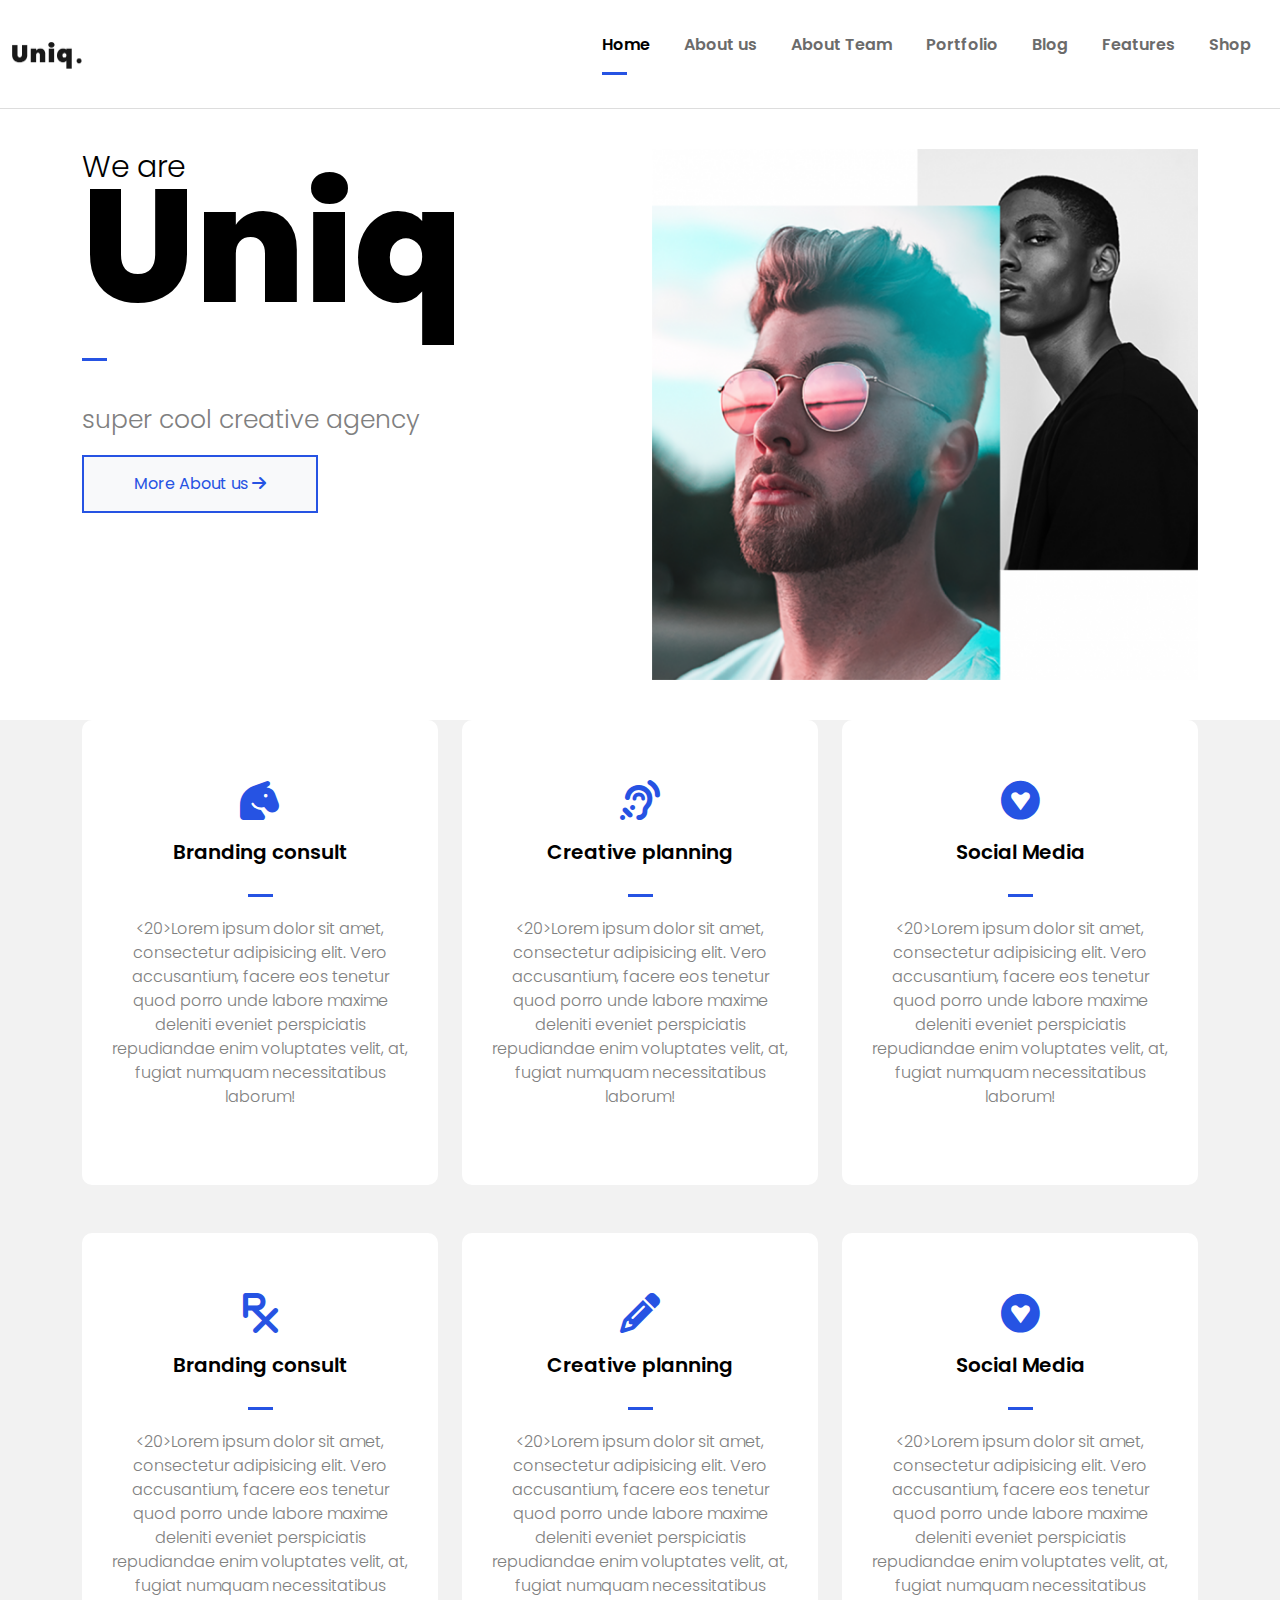
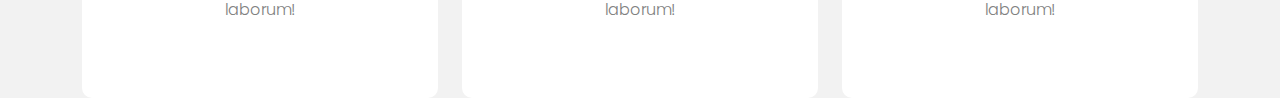
==== index.html @ 98f7fbff "Primera version" ====
<!doctype html>
<html>
<head>
<meta charset="utf-8">
<meta name="viewport" content="width=device-width, initial-scale=1.0">
<title>Home Page-Uniq</title>
<link href="css/bootstrap.min.css" rel="stylesheet">
<link href="https://cdnjs.cloudflare.com/ajax/libs/font-awesome/6.5.2/css/all.min.css" rel="stylesheet" >
<link href="css/bootstrap-custom.css" rel="stylesheet" >
<link href="css/style.css" rel="stylesheet" >
</head>

<body>
	
	<header>
		
	<div class="container-fluid">
	
		
		<nav class="navbar navbar-expand-lg navbar-light ">
			
			<a class="navbar-brand" href="index.html">
			
			<img src="img/logo.png" alt="logotipo Unique" class="img fluid">
				
			</a>
			
			<button class="navbar-toggler" type="button" data-bs-toggle="collapse"
			data-bs-target="#navbar" aria-controls="navbar" aria-expanded="false"
			aria-label="Toggle navigation">
			<span class="navbar-toggler-icon"></span>
			</button>
			
			<div class="collapse navbar-collapse" id="navbar">
				<ul class="navbar-nav ms-auto">
					
					<li class="nav-item active">
					<a class="nav-link active" href="index.html ">Home</a>
					</li>
					<li class="nav-item">
					<a class="nav-link" href="#">About us</a>
					</li>
					<li class="nav-item">
					<a class="nav-link" href="#">About Team</a>
					</li>
					<li class="nav-item">
					<a class="nav-link" href="#">Portfolio</a>
					</li>
					<li class="nav-item">
					<a class="nav-link" href="#">Blog</a>
					</li>
					<li class="nav-item">
					<a class="nav-link" href="#">Features</a>
					</li>
					<li class="nav-item">
					<a class="nav-link" href="#">Shop</a>
					</li>
					
				</ul>
			</div>
		</nav>

		
	</div>
	
	</header>
		
	<section id="hero">
		
	<div class="container">
		
		<div class="row">
			
		 <article class="col-lg-6 col-sm-12 col-12 .margen-superior" >
			 <h2>We are</h2>
			 <h1>Uniq</h1>
			 <hr class="line">
			 <p>super cool creative agency</p>
			 <a href="#" button type="button" class="btn btn-light" >More About us <i class="fa-solid fa-arrow-right"></i></a>
		 </article>
		 <article class="col-lg-6 col-sm-12 col-12"   >
			<img src="img/profile-600x584.png" alt="profile" class="img-fluid">
		 </article>
		
		
		</div>
		
	
	</div>	
	
    </section>	
	
	
	<section id="options">
	<div class="container">
		
		<div class="row">
		
		<article class="col-lg-4 col-sm-6 col-12">
		     <div class="targeta">
				 <i class="fa-solid fa-horse-head"></i>
			<h4>Branding consult</h4>
				 <hr class="line">
			<p><20>Lorem ipsum dolor sit amet, consectetur adipisicing elit. Vero accusantium, facere eos tenetur quod porro unde labore maxime deleniti eveniet perspiciatis repudiandae enim voluptates velit, at, fugiat numquam necessitatibus laborum!</20></p>
			 </div>	
		</article>
		
		<article class="col-lg-4 col-sm-6 col-12">
			 <div class="targeta">
				 <i class="fa-solid fa-ear-listen"></i>
			<h4>Creative planning</h4>
				 <hr class="line">
			<p><20>Lorem ipsum dolor sit amet, consectetur adipisicing elit. Vero accusantium, facere eos tenetur quod porro unde labore maxime deleniti eveniet perspiciatis repudiandae enim voluptates velit, at, fugiat numquam necessitatibus laborum!</20></p>
			 </div>	
		</article>
		
		<article class="col-lg-4 col-sm-6 col-12">
			 <div class="targeta">
				 <i class="fa-brands fa-gratipay"></i>
			<h4>Social Media</h4>
				 <hr class="line">
			<p><20>Lorem ipsum dolor sit amet, consectetur adipisicing elit. Vero accusantium, facere eos tenetur quod porro unde labore maxime deleniti eveniet perspiciatis repudiandae enim voluptates velit, at, fugiat numquam necessitatibus laborum!</20></p>
			 </div>	
		</article>
			
		
			
			
		</div>
		
	<div class="row mt-5">
		
		<article class="col-lg-4 col-sm-6 col-12">
		     <div class="targeta">
				 <i class="fa-solid fa-prescription"></i>
			<h4>Branding consult</h4>
				 <hr class="line">
			<p><20>Lorem ipsum dolor sit amet, consectetur adipisicing elit. Vero accusantium, facere eos tenetur quod porro unde labore maxime deleniti eveniet perspiciatis repudiandae enim voluptates velit, at, fugiat numquam necessitatibus laborum!</20></p>
			 </div>	
		</article>
		
		<article class="col-lg-4 col-sm-6 col-12">
			 <div class="targeta">
				 <i class="fa-solid fa-pencil"></i>
			<h4>Creative planning</h4>
				 <hr class="line">
			<p><20>Lorem ipsum dolor sit amet, consectetur adipisicing elit. Vero accusantium, facere eos tenetur quod porro unde labore maxime deleniti eveniet perspiciatis repudiandae enim voluptates velit, at, fugiat numquam necessitatibus laborum!</20></p>
			 </div>	
		</article>
		
		<article class="col-lg-4 col-sm-6 col-12">
			 <div class="targeta">
				 <i class="fa-brands fa-gratipay"></i> 
			<h4>Social Media</h4>
				 <hr class="line">
			<p><20>Lorem ipsum dolor sit amet, consectetur adipisicing elit. Vero accusantium, facere eos tenetur quod porro unde labore maxime deleniti eveniet perspiciatis repudiandae enim voluptates velit, at, fugiat numquam necessitatibus laborum!</20></p>
			 </div>	
		</article>
			
		
			
			
		</div>
	</div>
	
	</section>
		
	
	
	
	
	
	

	
	
	
	
	
	
	
	
	
	
	
	
	
	
	
	
	
	
	
	
	
	
	
	
	
	
	
	
	
	
	
	
	
	
	
	
	
	
	
	
	
	
	
	
	
	
	<script src="js/jquery.min.js"></script>
	<script src="js/bootstrap.min.js"></script>
	
</body>
</html>
---- css/style.css ----
@import url('https://fonts.googleapis.com/css2?family=Poppins:ital,wght@0,100;0,200;0,300;0,400;0,500;0,600;0,700;0,800;0,900;1,100;1,200;1,300;1,400;1,500;1,600;1,700;1,800;1,900&display=swap');

:root{
	--color-azul:#2653e3;
	--color-contenido : #808080;
	--color-titulo :#000;
	--color-negro :#000;
	--letra-grande: 60px;
}


body{
	font-family:"Poppins", sans-serif;
	font-size: 14px;
	color: var(--color-contenido);	
	font-weight: 300;
}

header{
	padding: 20px 0px;
	border-bottom: 1px solid #ddd;	
}

header img{
	width:70px;
	
}

#hero h2 {
	font-size: 30px;
	Margin-bottom: 0px;
	font-weight: 300;
	
}

h1,h2,h3,h4,h5,h6{
	color:#000;
	
	
}

#hero h1{
	font-size:160px;
	font-weight :800;
	margin-top:-35px;
	
}
#hero{
	padding:40px
	
	
}

.margen-superior{
	
	margin-top:70px;
	
}

#hero p{
	font-size: 25px;
	margin-top:40px;
	
}

#hero .btn{
	border-radius:0px;
	border:2px solid #2653e3;
	color:#2653e3;
	font-weight: 700px;
	padding:15px 50px;
	
}

#hero .btn:hover{
	
	border-color:#000;
	color:#000;
	background-color: #fff
	
	
	 
}

.section{
	
	padding:80px 0px;
}


#options{
	background-color: #f2f2f2
	
}
.bgcgray {
		background-color: #f2f2f2
}

#options .targeta{
	padding: 60px 30px;
	background-color: #fff;
	text-align: center; 
	border-radius: 10px;
}

#options .targeta h4{
	
	font-weight:600; 
	font-size: 20px;
	margin-bottom: 30px ;
}
#options .targeta p{
	
	font-size:16px;
	font-weight:300;
	
}

#options .targeta i {
	
	color:#2653e3;
	margin-bottom: 20px;
	font-size: 40px;
	
	
}


.line{
	border-width: 3px;
	border-color: var(--color-azul);
	opacity: 1 ;
	width: 25px ;
	margin-bottom: 20px;
}


#options .line {
	border-width: 3px;
	border-color: var(--color-azul);
	opacity: 1 ;
	width: 25px ;
	margin: auto;
	margin-bottom: 20px;
}

#options .targeta:hover{
	background-color:var(--color-azul) ;
	color:#fff
	
}

#options .targeta:hover h4,
#options .targeta:hover p,
#options .targeta:hover i{
	color:#fff
	
	
	
}
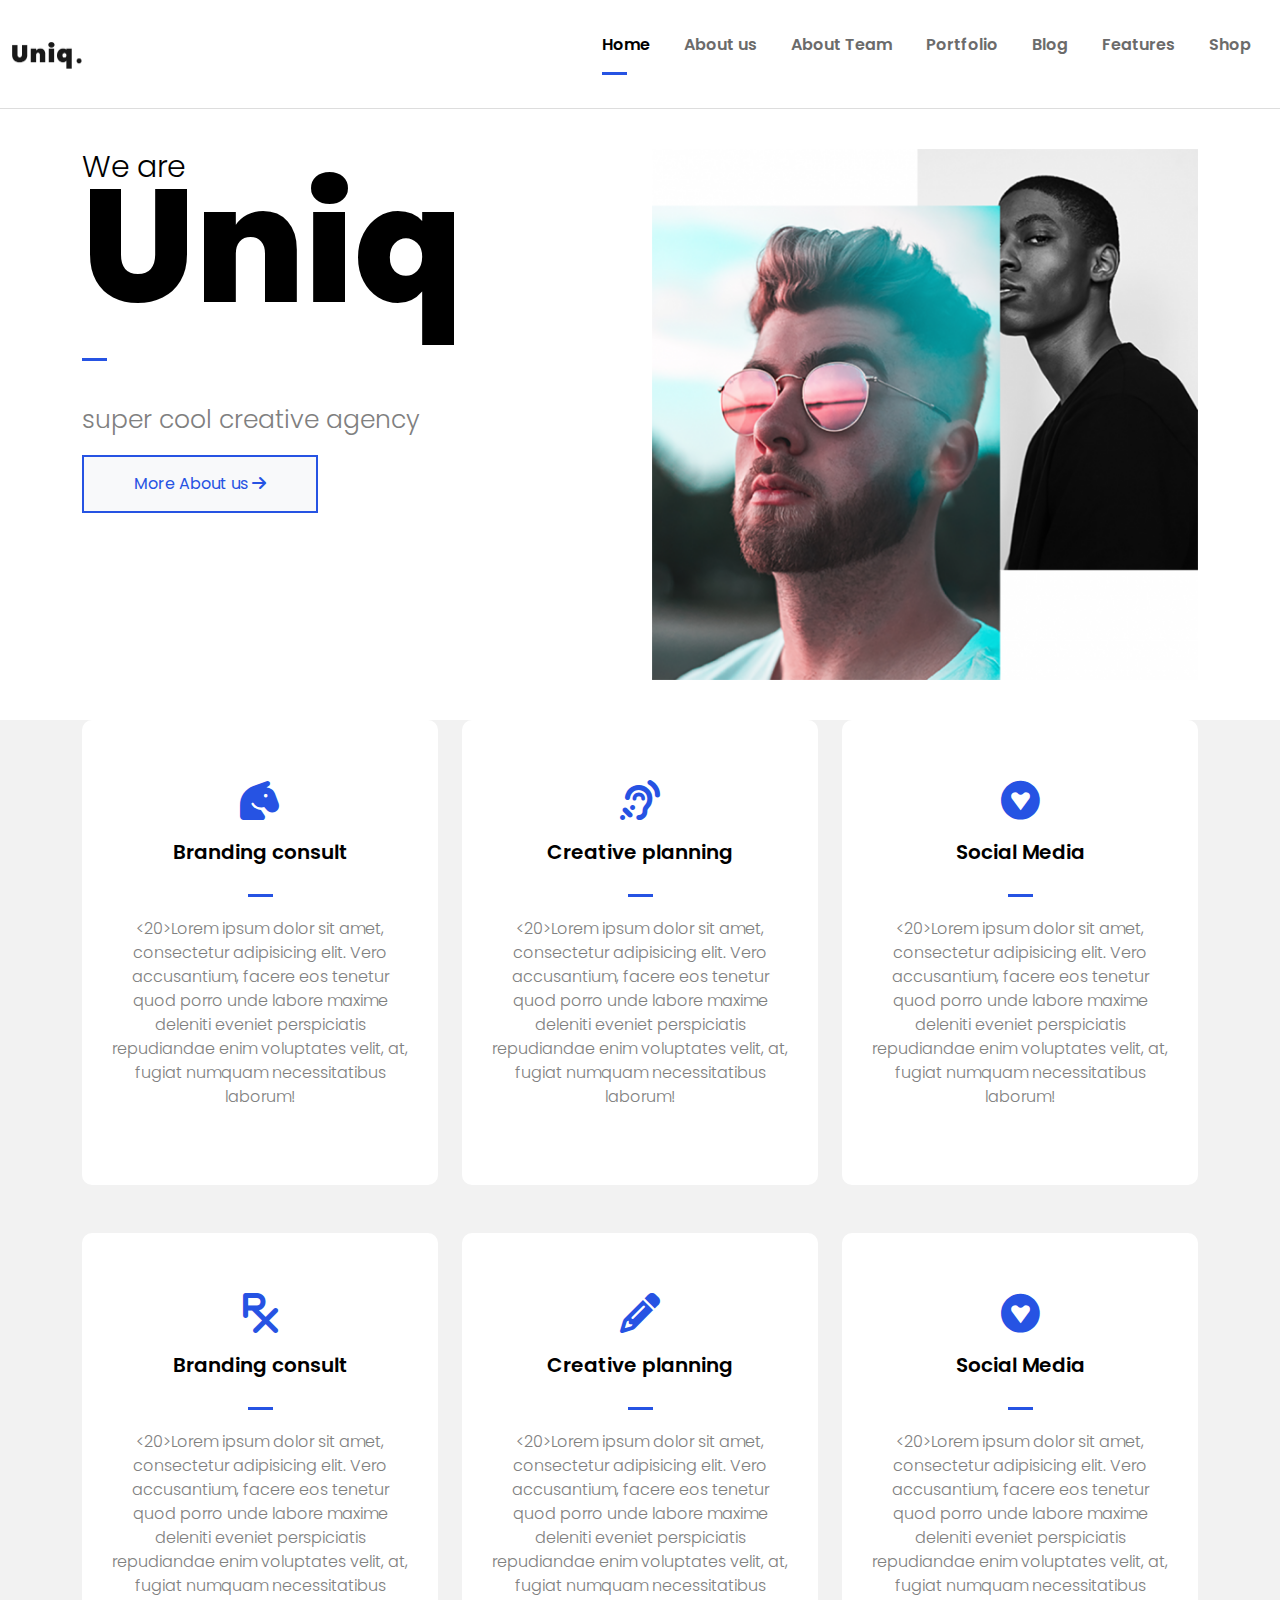
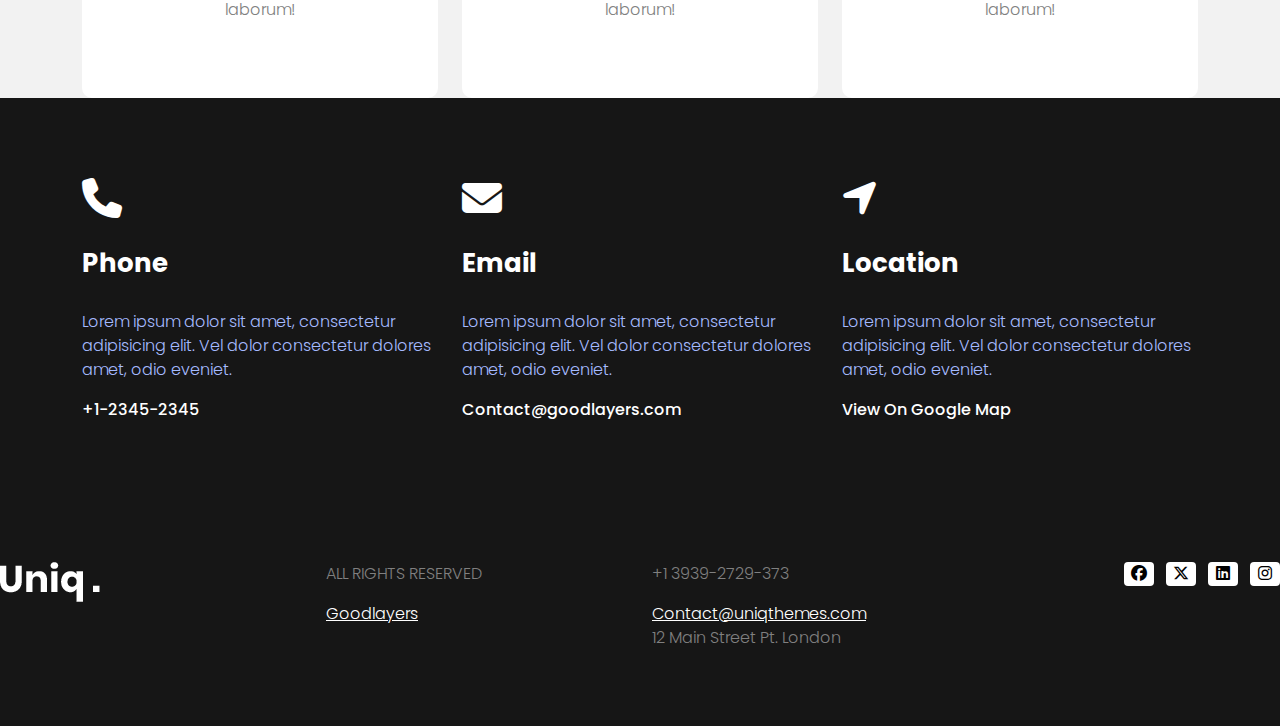
==== commit f1293125: "Commited changes from about us and contact us .resume Update ." ====
--- a/index.html
+++ b/index.html
@@ -164,8 +164,74 @@
 	</div>
 	
 	</section>
-		
-	
+	
+	<section id="info-contact" class="section">
+	
+		<div class="container">
+	
+			<div class="row">
+			
+				<article class="col-lg-4 col-sm-12">
+				
+					<i class="fa-solid fa-phone"></i>
+					<h2>Phone</h2>
+					<p>Lorem ipsum dolor sit amet, consectetur adipisicing elit. Vel dolor consectetur dolores amet, odio eveniet.</p>
+					<a href="telto:+1-2345-2345">+1-2345-2345</a>
+				
+				</article>
+			
+				<article class="col-lg-4 col-sm-12">
+				
+					<i class="fa-solid fa-envelope"></i>
+					<h2>Email</h2>
+					<p>Lorem ipsum dolor sit amet, consectetur adipisicing elit. Vel dolor consectetur dolores amet, odio eveniet.</p>
+					<a href="mailto:contact@goodlayers.com">Contact@goodlayers.com</a>
+				
+				</article>
+				
+				<article class="col-lg-4 col-sm-12">
+				
+					<i class="fa-solid fa-location-arrow"></i>
+					<h2>Location</h2>
+					<p>Lorem ipsum dolor sit amet, consectetur adipisicing elit. Vel dolor consectetur dolores amet, odio eveniet.</p>
+					<a href="#">View On Google Map</a>
+				
+				</article>
+			</div>
+			
+		</div>
+	
+	</section>
+		
+	<footer>
+		<div class="row">
+			<article class="col-lg-3 col-sm-6 col-12">
+				<img src="img/footer-logo.png" alt="">
+			</article>
+			<article class="col-lg-3 col-sm-6 col-12">
+				<p>ALL RIGHTS RESERVED</p>
+				<a href="#">Goodlayers</a>
+			</article>
+			<article class="col-lg-3 col-sm-6 col-12">
+				<p>+1 3939-2729-373</p>
+				<a href="mailto:contact@uniqthemes.com">Contact@uniqthemes.com</a>
+				<p>12 Main Street Pt. London</p>
+			</article>
+			<article class="col-lg-3 col-sm-6 col-12">
+				<ul class="list-inline text-end">
+					<li class="list-inline-item"><a href="#"><i class="fa-brands fa-facebook"></i></a>
+					</li>
+					<li class="list-inline-item"><a href="#"><i class="fa-brands fa-x-twitter"></i></a>
+					</li>
+					<li class="list-inline-item"><a href="#"><i class="fa-brands fa-linkedin"></i></a>
+					</li>
+					<li class="list-inline-item"><a href="#"><i class="fa-brands fa-instagram"></i></a>
+					</li>
+				</ul>
+			</article>
+		
+		</div>
+	</footer>
 	
 	
 	
--- a/css/style.css
+++ b/css/style.css
@@ -6,12 +6,20 @@
 	--color-titulo :#000;
 	--color-negro :#000;
 	--letra-grande: 60px;
+	--color-azultransparente: rgba(0,75,255,0.80);
+	--color-fondooscuro:#161616;
+	--color-morado:#a5baff;
+	--color-fondogris:#f2f2f2;
+	--color-titulogrande:#383838;
+	--color-titulo:#747474;
+	--color-subtitulo:#747474 ;
+	--fondo-footer:#161616;
 }
 
 
 body{
 	font-family:"Poppins", sans-serif;
-	font-size: 14px;
+	font-size: 16px;
 	color: var(--color-contenido);	
 	font-weight: 300;
 }
@@ -89,11 +97,11 @@
 
 
 #options{
-	background-color: #f2f2f2
+	background-color: #f2f2f2;
 	
 }
 .bgcgray {
-		background-color: #f2f2f2
+		background-color: var(--color-fondogris);
 }
 
 #options .targeta{
@@ -160,81 +168,299 @@
 }
 
 
-
-
-
-
-
-
-
-
-
-
-
-
-
-
-
-
-
-
-
-
-
-
-
-
-
-
-
-
-
-
-
-
-
-
-
-
-
-
-
-
-
-
-
-
-
-
-
-
-
-
-
-
-
-
-
-
-
-
-
-
-
-
-
-
-
-
-
-
-
-
-
-
-
-
-
-
-
-
+footer{
+	background-color: var(--fondo-footer);
+	color: var(--color-footer);
+	padding: 60px 0;
+	font-size: 16px;
+}
+
+footer a{
+	color: #fff;
+}
+
+footer li a{
+	color: var(--color-negro);
+	background-color: #fff;
+	width: 30px;
+	display: block;
+	text-align: center;
+	border-radius: 4px;
+	font-size: 20px;
+}
+
+
+#hero-title{
+	background-image: url("../img/port-7-1-400x533.jpg");
+	background-position: top center;
+	background-size:cover;
+	padding:15%,0;
+	text-align: center;
+	background-color: var(--color-azultransparente);
+	background-blend-mode: multiply;
+}
+
+#hero-title h1{
+	font-size: 80px;
+	font-weight:700;
+	color:#FFFFFF;
+}
+
+#hero-title h4{
+	color:#FFFFFF;
+	
+	
+}
+
+
+#info-contact{
+	color: #fff;
+	background-color: var(--color-fondooscuro);
+	
+}
+
+#info-contact i{
+	font-size:40px;
+	margin-bottom: 30px;
+}
+
+
+#info-contact h2{
+	color:#fff;
+	font-weight:700;
+	font-size:26px;
+	margin-bottom:30px;
+	
+}
+
+#info-contact p{
+	color:var(--color-morado);
+}
+
+#info-contact a{
+	font-weight:500;
+	text-decoration: none;
+}
+
+.titulo-grande{
+	font-size: 30px;
+	color:var(--color-titulogrande);
+	
+}
+
+.titulo{
+	color:var(--color-titulo);
+	
+}
+
+.subtitulo{
+	font-size:18px;
+	font-weight: 400px;
+	margin-top:10px;
+	color:var(--color-subtitlulo);
+	
+}
+
+
+#form-contact input,
+#form-contact textarea
+{
+	padding:15px;
+	border:0;
+	border-radius:0;
+	
+	
+}
+
+#form-contact .btn{
+	
+	background-color:var(--color-azul) ;
+	border-radius:0 ;
+	padding:15,0 ;
+	text-transform:uppercase ;
+	font-weight:600 ; 
+	font-size: 14px;
+}
+
+#hero-title.about{
+	background-image: none;
+	background-color: #FFFFFF;
+	box-shadow: 0px,0px,10px, 5px,#f2f2f2;
+}
+
+#herotitle.about h1,
+#herotitle.about h4{
+color:var(--color-negro);	
+}
+
+.titulo{
+text-align: center;
+color:var(--color-negro);
+font-size:24px;
+text-transform:uppercase;
+letter-spacing:5px;
+font-weight:700;
+	
+}
+
+
+.barra-titulo{
+	width:2px;
+	height:80px;
+	background-color:var(--color-azul);
+	margin: auto;
+	margin-bottom:30px;
+	
+}
+#team .subtitulo{
+	margin-left: 15%;
+	margin-right: 15%;
+	
+	
+}
+
+.team-info{
+	position: absolute;	
+	bottom:0;
+	text-align: center;
+	width: 80%;
+	background-color: #FFFFFF;
+	margin-left: 10%;
+	margin-right: 10%;
+	margin-top: 10%;
+	box-shadow: 0px,0px,10px, 5px,#ddd;
+	margin-bottom: -40px;
+	border-radius: 5px;
+	
+}
+
+
+.sombra{
+	
+	
+	box-shadow: 0px,0px,10px, 5px,#f2f2f2;
+}
+
+.team-info h3{
+	color:var(--color-azul);
+	font-weight: 700;
+	
+}
+
+.team-description{
+	display: none;
+	
+}
+
+.team-info:hover .team-description{
+	display:block;
+	
+	
+}
+
+.img-gris img{
+	filter: grayscale(1);
+	
+	
+}
+
+.img-gris:hover img{
+	filter: grayscale(0);
+	
+}
+
+.team-info.full{
+	width:100%;
+	margin:0;
+	border-radius: 0;
+	height:100%;
+	display:grid;
+	align-content:center;
+}
+
+.team-info.full:hover{
+	opacity:0;
+	transition: all 0.5s ease-in-out;
+}
+
+.owl-carousel .owl-dots {
+    text-align: center;
+}
+.owl-carousel .owl-dot {
+    height: 11px;
+    width: 11px;
+    border: 2px solid #a49fba !important;
+    border-radius: 50%;
+    margin: 35px 6px;
+}
+.owl-carousel .owl-dot.active {
+    background-color: #fb397d;
+    border: 0 !important;
+}
+
+
+
+
+
+
+
+
+
+
+
+
+
+
+
+
+
+
+
+
+
+
+
+
+
+
+
+
+
+
+
+
+
+
+
+
+
+
+
+
+
+
+
+
+
+
+
+
+
+
+
+
+
+
+
+
+
+
+
+
+
+
+
+
+
+
+
